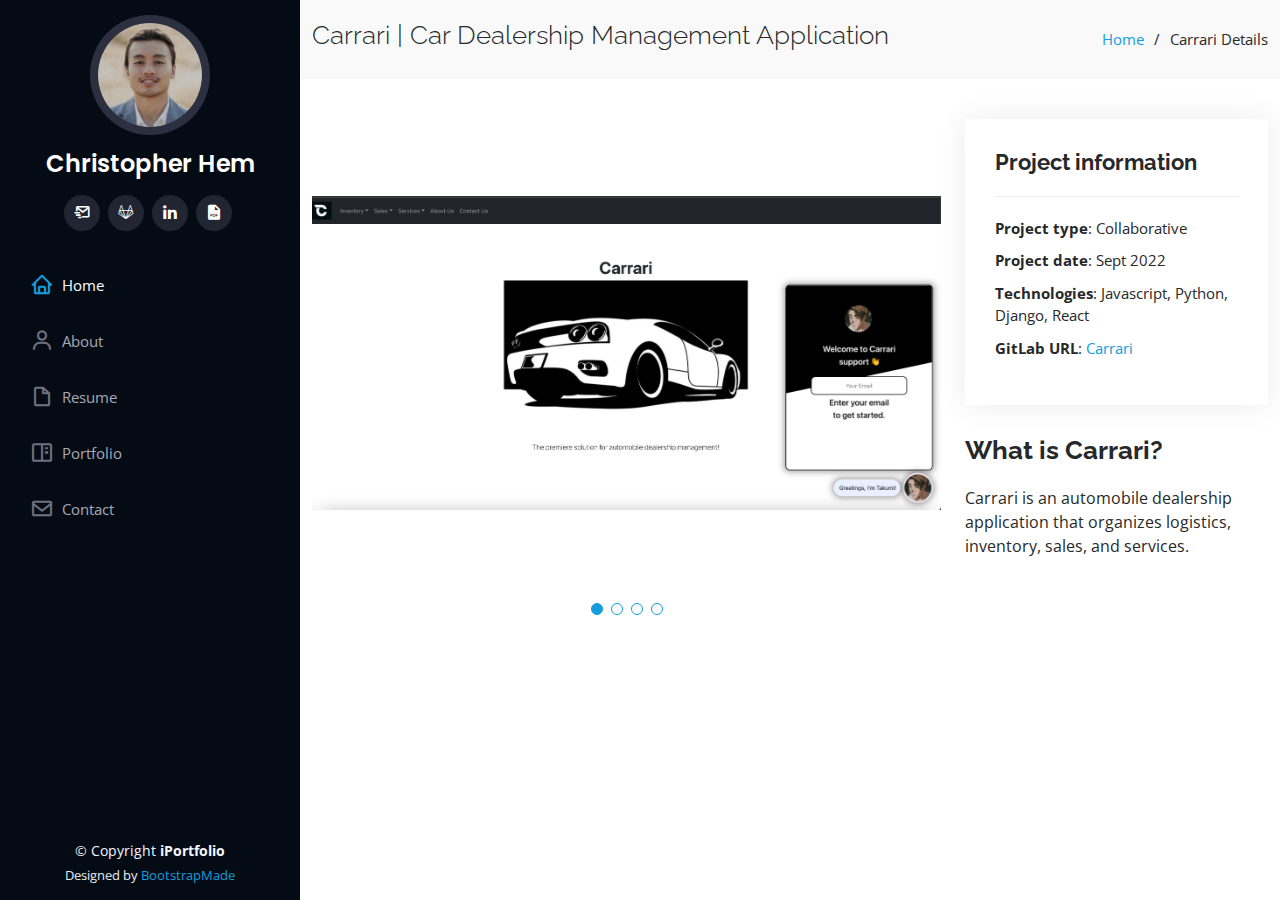
==== carrari.html @ 14d7d194 "Portfolio site completed. Updated as needed." ====
<!DOCTYPE html>
<html lang="en">

<head>
  <meta charset="utf-8">
  <meta content="width=device-width, initial-scale=1.0" name="viewport">

  <title>Carrari - Shift Swap / Cover Application</title>
  <meta content="" name="description">
  <meta content="" name="keywords">

  <!-- Favicons -->
  <link href="assets/img/favicon.png" rel="icon">
  <link href="assets/img/apple-touch-icon.png" rel="apple-touch-icon">

  <!-- Google Fonts -->
  <link href="https://fonts.googleapis.com/css?family=Open+Sans:300,300i,400,400i,600,600i,700,700i|Raleway:300,300i,400,400i,500,500i,600,600i,700,700i|Poppins:300,300i,400,400i,500,500i,600,600i,700,700i" rel="stylesheet">

  <!-- Vendor CSS Files -->
  <link href="assets/vendor/aos/aos.css" rel="stylesheet">
  <link href="assets/vendor/bootstrap/css/bootstrap.min.css" rel="stylesheet">
  <link href="assets/vendor/bootstrap-icons/bootstrap-icons.css" rel="stylesheet">
  <link href="assets/vendor/boxicons/css/boxicons.min.css" rel="stylesheet">
  <link href="assets/vendor/glightbox/css/glightbox.min.css" rel="stylesheet">
  <link href="assets/vendor/swiper/swiper-bundle.min.css" rel="stylesheet">

  <!-- Template Main CSS File -->
  <link href="assets/css/style.css" rel="stylesheet">

  <!-- =======================================================
  * Template Name: iPortfolio - v3.9.1
  * Template URL: https://bootstrapmade.com/iportfolio-bootstrap-portfolio-websites-template/
  * Author: BootstrapMade.com
  * License: https://bootstrapmade.com/license/
  ======================================================== -->
</head>

<body>

  <!-- ======= Mobile nav toggle button ======= -->
  <i class="bi bi-list mobile-nav-toggle d-xl-none"></i>

  <!-- ======= Header ======= -->
  <header id="header">
    <div class="d-flex flex-column">

      <div class="profile">
        <img src="assets/img/profile-img.jpeg" alt="" class="img-fluid rounded-circle">
        <h1 class="text-light"><a href="index.html">Christopher Hem</a></h1>
        <div class="social-links mt-3 text-center">
          <a href="mailto:chris.hem10@gmail.com" class="mail-send" target="_blank" rel="noopener noreferrer"><i class="bx bx-mail-send"></i></a>
          <a href="https://gitlab.com/chris.hem10" class="gitlab" target="_blank" rel="noopener noreferrer"><i class="bx bxl-gitlab"></i></a>
          <a href="https://www.linkedin.com/in/christopherhem/" class="linkedin" target="_blank" rel="noopener noreferrer"><i class="bx bxl-linkedin"></i></a>
          <a href="file/christopherhem-resume.pdf" class="file-pdf" target="_blank" rel="noopener noreferrer"><i class="bx bxs-file-pdf"></i></a>
        </div>
      </div>

      <nav id="navbar" class="nav-menu navbar">
        <ul>
          <li><a href="index.html" class="nav-link scrollto active"><i class="bx bx-home"></i> <span>Home</span></a></li>
          <li><a href="index.html" class="nav-link scrollto"><i class="bx bx-user"></i> <span>About</span></a></li>
          <li><a href="index.html" class="nav-link scrollto"><i class="bx bx-file-blank"></i> <span>Resume</span></a></li>
          <li><a href="index.html" class="nav-link scrollto"><i class="bx bx-book-content"></i> <span>Portfolio</span></a></li>
          <li><a href="index.html" class="nav-link scrollto"><i class="bx bx-envelope"></i> <span>Contact</span></a></li>
        </ul>
      </nav><!-- .nav-menu -->
    </div>
  </header><!-- End Header -->

  <main id="main">

    <!-- ======= Breadcrumbs ======= -->
    <section id="breadcrumbs" class="breadcrumbs">
      <div class="container">

        <div class="d-flex justify-content-between align-items-center">
          <h2>Carrari | Car Dealership Management Application</h2>
          <ol>
            <li><a href="index.html">Home</a></li>
            <li>Carrari Details</li>
          </ol>
        </div>

      </div>
    </section><!-- End Breadcrumbs -->

    <!-- ======= Portfolio Details Section ======= -->
    <section id="portfolio-details" class="portfolio-details">
      <div class="container">

        <div class="row gy-4">

          <div class="col-lg-8">
            <div class="portfolio-details-slider swiper">
              <div class="swiper-wrapper align-items-center">

                <div class="swiper-slide">
                  <img src="assets/img/portfolio/carrari-2.png" alt="">
                </div>

                <div class="swiper-slide">
                  <img src="assets/img/portfolio/carrari-3.png" alt="">
                </div>

                <div class="swiper-slide">
                  <img src="assets/img/portfolio/carrari-4.png" alt="">
                </div>

                <div class="swiper-slide">
                  <img src="assets/img/portfolio/carrari-5.png" alt="">
                </div>

              </div>
              <div class="swiper-pagination"></div>
            </div>
          </div>

          <div class="col-lg-4">
            <div class="portfolio-info">
              <h3>Project information</h3>
              <ul>
                <li><strong>Project type</strong>: Collaborative</li>
                <li><strong>Project date</strong>: Sept 2022</li>
                <li><strong>Technologies</strong>: Javascript, Python, Django, React</li>
                <li><strong>GitLab URL</strong>: <a href="https://gitlab.com/chris.hem10/project-beta" target="_blank" rel="noopener noreferrer">Carrari</a></li>
              </ul>
            </div>
            <div class="portfolio-description">
              <h2>What is Carrari?</h2>
              <p>
                Carrari is an automobile dealership application that organizes logistics, inventory, sales, and services.
              </p>
            </div>
          </div>
        </div>
      </div>
    </section><!-- End Portfolio Details Section -->

  </main><!-- End #main -->

  <!-- ======= Footer ======= -->
  <footer id="footer">
    <div class="container">
      <div class="copyright">
        &copy; Copyright <strong><span>iPortfolio</span></strong>
      </div>
      <div class="credits">
        <!-- All the links in the footer should remain intact. -->
        <!-- You can delete the links only if you purchased the pro version. -->
        <!-- Licensing information: https://bootstrapmade.com/license/ -->
        <!-- Purchase the pro version with working PHP/AJAX contact form: https://bootstrapmade.com/iportfolio-bootstrap-portfolio-websites-template/ -->
        Designed by <a href="https://bootstrapmade.com/">BootstrapMade</a>
      </div>
    </div>
  </footer><!-- End  Footer -->

  <a href="#" class="back-to-top d-flex align-items-center justify-content-center"><i class="bi bi-arrow-up-short"></i></a>

  <!-- Vendor JS Files -->
  <script src="assets/vendor/purecounter/purecounter_vanilla.js"></script>
  <script src="assets/vendor/aos/aos.js"></script>
  <script src="assets/vendor/bootstrap/js/bootstrap.bundle.min.js"></script>
  <script src="assets/vendor/glightbox/js/glightbox.min.js"></script>
  <script src="assets/vendor/isotope-layout/isotope.pkgd.min.js"></script>
  <script src="assets/vendor/swiper/swiper-bundle.min.js"></script>
  <script src="assets/vendor/typed.js/typed.min.js"></script>
  <script src="assets/vendor/waypoints/noframework.waypoints.js"></script>
  <script src="assets/vendor/php-email-form/validate.js"></script>

  <!-- Template Main JS File -->
  <script src="assets/js/main.js"></script>

</body>

</html>
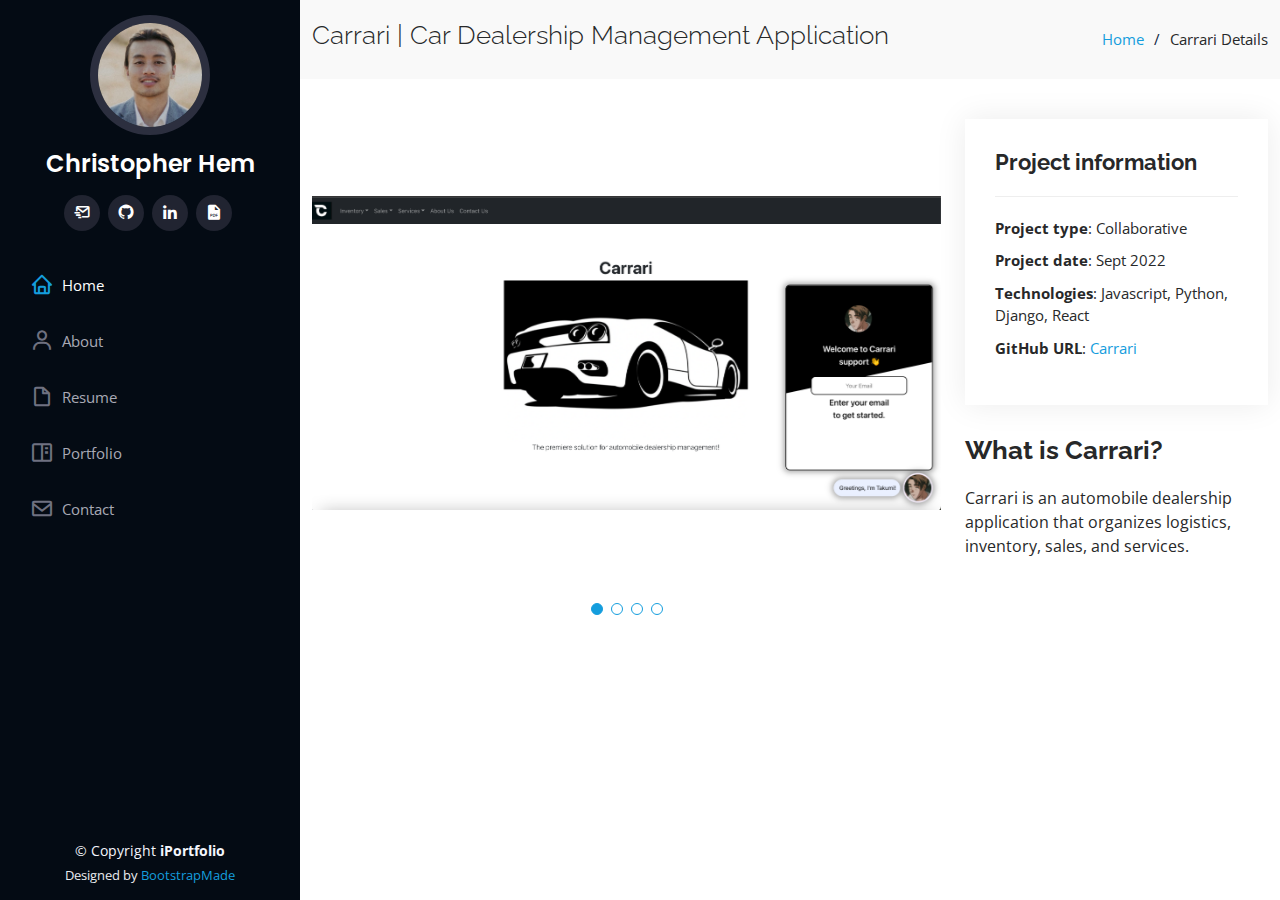
==== commit 1d5b23b1: "Updated resume and linkes." ====
--- a/carrari.html
+++ b/carrari.html
@@ -49,7 +49,7 @@
         <h1 class="text-light"><a href="index.html">Christopher Hem</a></h1>
         <div class="social-links mt-3 text-center">
           <a href="mailto:chris.hem10@gmail.com" class="mail-send" target="_blank" rel="noopener noreferrer"><i class="bx bx-mail-send"></i></a>
-          <a href="https://gitlab.com/chris.hem10" class="gitlab" target="_blank" rel="noopener noreferrer"><i class="bx bxl-gitlab"></i></a>
+          <a href="https://github.com/christopherhem" class="github" target="_blank" rel="noopener noreferrer"><i class="bx bxl-github"></i></a>
           <a href="https://www.linkedin.com/in/christopherhem/" class="linkedin" target="_blank" rel="noopener noreferrer"><i class="bx bxl-linkedin"></i></a>
           <a href="file/christopherhem-resume.pdf" class="file-pdf" target="_blank" rel="noopener noreferrer"><i class="bx bxs-file-pdf"></i></a>
         </div>
@@ -122,7 +122,7 @@
                 <li><strong>Project type</strong>: Collaborative</li>
                 <li><strong>Project date</strong>: Sept 2022</li>
                 <li><strong>Technologies</strong>: Javascript, Python, Django, React</li>
-                <li><strong>GitLab URL</strong>: <a href="https://gitlab.com/chris.hem10/project-beta" target="_blank" rel="noopener noreferrer">Carrari</a></li>
+                <li><strong>GitHub URL</strong>: <a href="https://github.com/christopherhem/carrari" target="_blank" rel="noopener noreferrer">Carrari</a></li>
               </ul>
             </div>
             <div class="portfolio-description">
